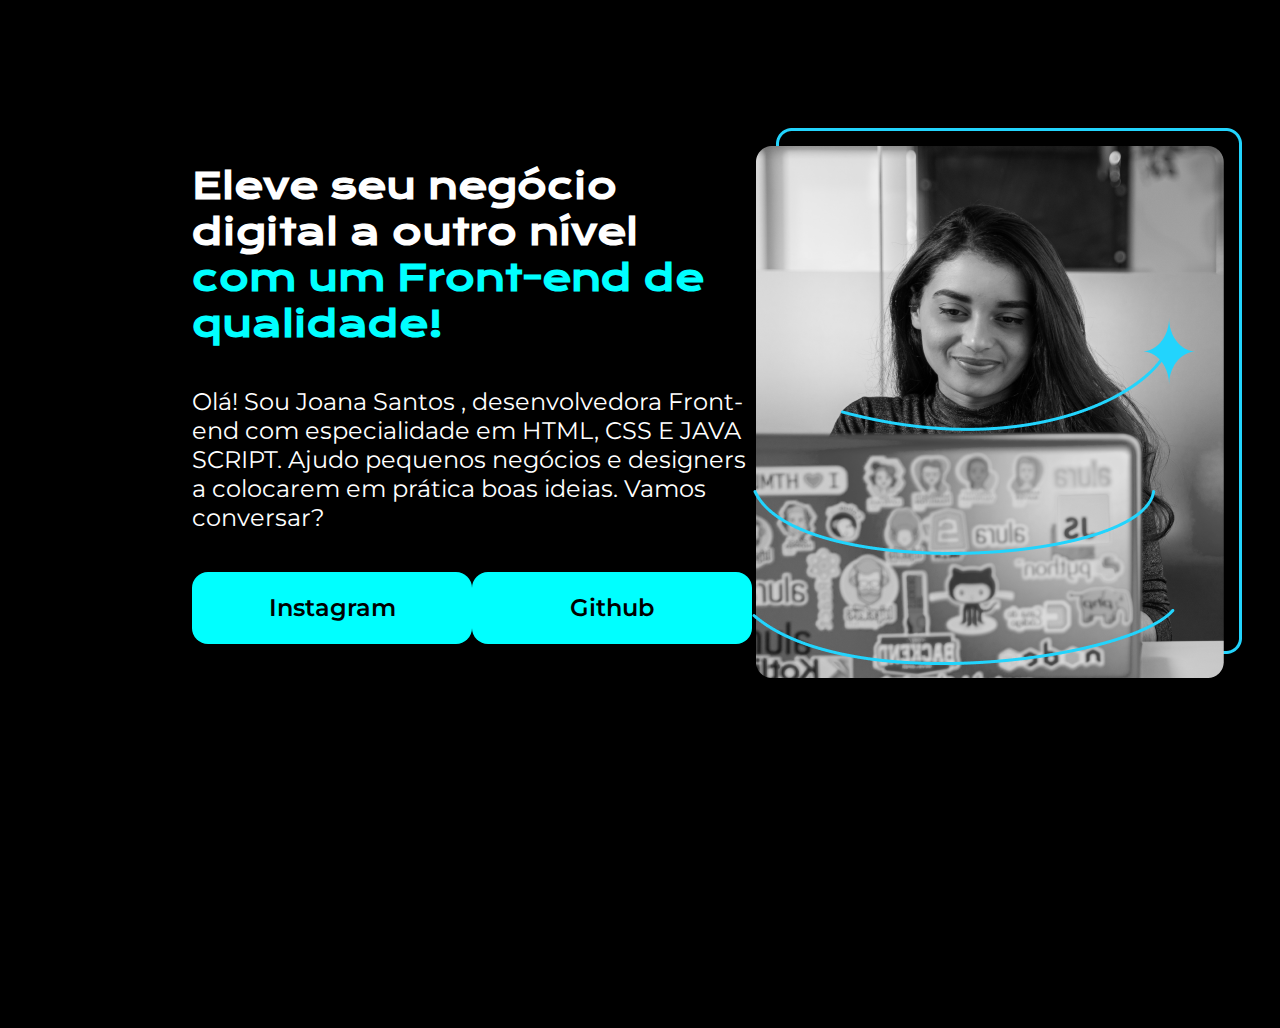
==== index.html @ 21e4ffa4 "first commit" ====
<!DOCTYPE html>
<html lang="en">
<head>
    <meta charset="UTF-8">
    <meta name="viewport" content="width=device-width, initial-scale=1.0">
    <title>Portfolio</title>
    <link rel="stylesheet" href="style.css">
</head>
<body>
    <header></header>
    <main class="apresentacao">
        <section class="apresentacao__conteudo">
            <h1 class="apresentacao__conteudo__titulo">Eleve seu negócio digital a outro nível <strong class="titulo-destaque"> com um Front-end de qualidade!</strong></h1>
            <p class="apresentacao__conteudo__texto">Olá! Sou Joana Santos , desenvolvedora Front-end com especialidade em HTML, CSS E JAVA SCRIPT. Ajudo pequenos negócios e designers a colocarem em prática boas ideias. Vamos conversar?</p>
            <div class="apresentacao__links">
                <a class="apresentacao__links__link" href="https://www.instagram.com/_rodrigues__5" class="botao_instagram">Instagram</a>
                <a class="apresentacao__links__link" href="https://github.com/gabrielrodriguesgithub" class="botao_github">Github</a>
            </div>
        </section>
        <img src="Imagem.png" alt="Selfie de Gabriel Rodrigues">
    </main>
    <footer></footer>
</body>
</html>
---- style.css ----
@import url('https://fonts.googleapis.com/css2?family=Krona+One&family=Montserrat:wght@400;600&display=swap');

*{
    margin: 0;
    padding: 0;
}

body {
    height: 100vh;
    background-color: black;
    color: white;
    box-sizing: border-box;
}

.titulo-destaque {
    color:aqua;
}

.apresentacao {
    display: flex;
    align-items: center;
    justify-content: space-between;
    margin: 10% 15%;
    
}

.apresentacao__conteudo {
    width: 615px;
    display: flex;
    flex-direction: column;
    gap: 40px;
}

.apresentacao__conteudo__titulo {
    font-size: 36px;
    font-family: 'Krona one', sans-serif;
}

.apresentacao__conteudo__texto {
    font-size: 24px;
    font-family: 'Montserrat', sans-serif;
    
}

.apresentacao__links{
    display: flex;
    justify-content: space-between;
}

.apresentacao__links__link {
    background-color: aqua;
    width: 280px;
    text-align: center;
    padding: 21.5px 0px;
    border-radius: 16px;
    font-size: 24px;
    font-weight: 600;
    font-family: 'Montserrat', sans-serif;
    text-decoration: none;
    color: black;
    
    
}
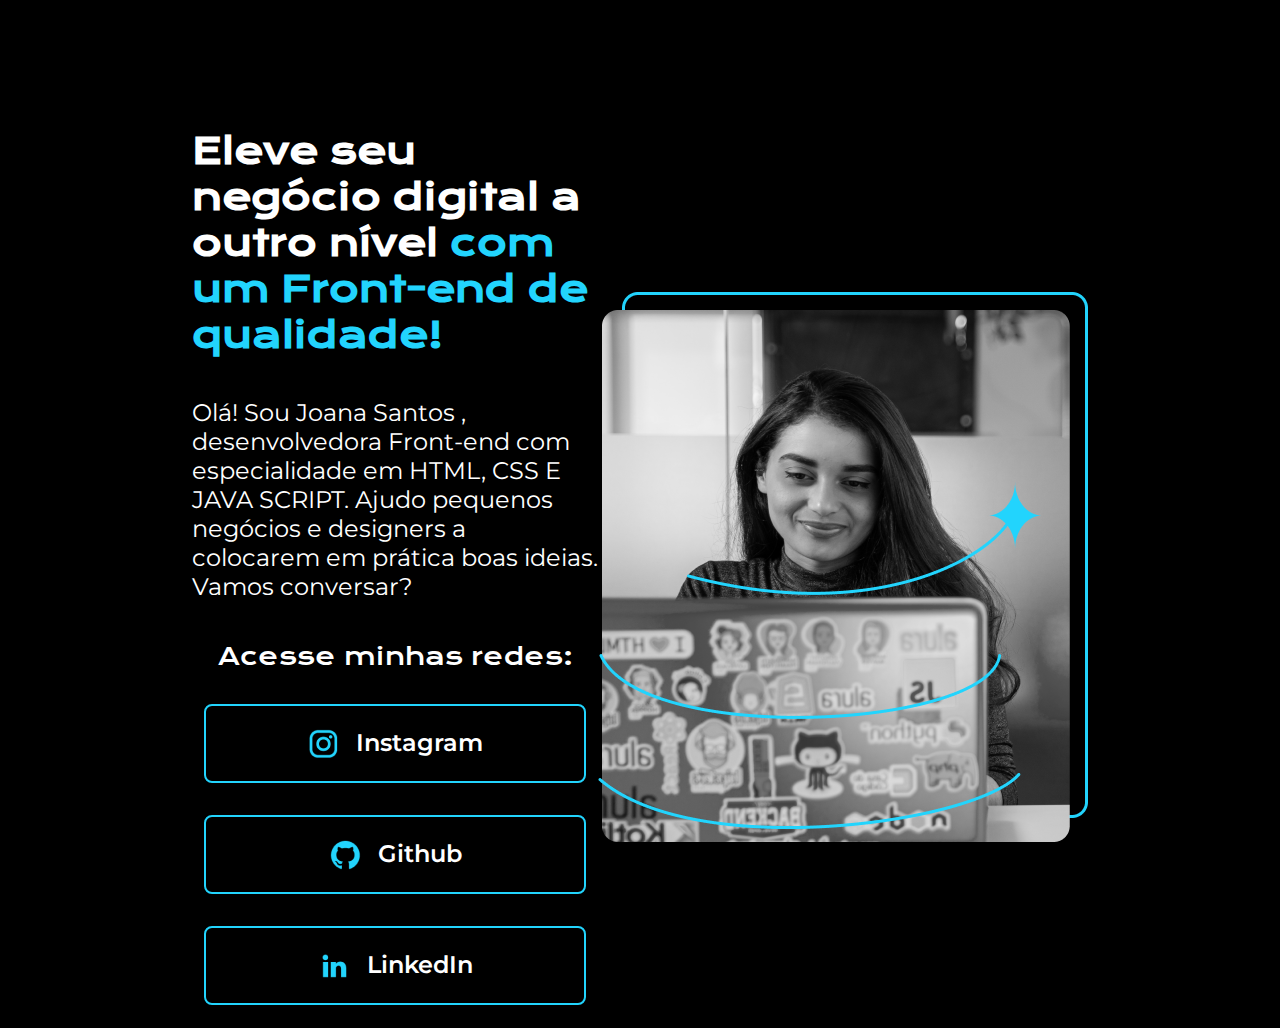
==== commit 414d2b02: "attpag" ====
--- a/index.html
+++ b/index.html
@@ -13,11 +13,13 @@
             <h1 class="apresentacao__conteudo__titulo">Eleve seu negócio digital a outro nível <strong class="titulo-destaque"> com um Front-end de qualidade!</strong></h1>
             <p class="apresentacao__conteudo__texto">Olá! Sou Joana Santos , desenvolvedora Front-end com especialidade em HTML, CSS E JAVA SCRIPT. Ajudo pequenos negócios e designers a colocarem em prática boas ideias. Vamos conversar?</p>
             <div class="apresentacao__links">
-                <a class="apresentacao__links__link" href="https://www.instagram.com/_rodrigues__5" class="botao_instagram">Instagram</a>
-                <a class="apresentacao__links__link" href="https://github.com/gabrielrodriguesgithub" class="botao_github">Github</a>
+                <h2 class="apresentacao__links__titulo">Acesse minhas redes:</h2>
+                <a class="apresentacao__links__link" href="https://www.instagram.com/_rodrigues__5" class="botao_instagram"> <img src="assets/instagram.png" alt=""> Instagram</a>
+                <a class="apresentacao__links__link" href="https://github.com/gabrielrodriguesgithub" class="botao_github"> <img src="assets/github.png" alt=""> Github</a>
+                <a class="apresentacao__links__link" href="https://www.linkedin.com/in/gabriel-rodrigues-vieira-28a7a626b/" class="botao_github"> <img src="assets/linkedin.png" alt=""> LinkedIn</a>
             </div>
         </section>
-        <img src="Imagem.png" alt="Selfie de Gabriel Rodrigues">
+        <img src="assets/Imagem.png" alt="Imagem de Joana Santos programando">
     </main>
     <footer></footer>
 </body>
--- a/style.css
+++ b/style.css
@@ -13,7 +13,7 @@
 }
 
 .titulo-destaque {
-    color:aqua;
+    color:#22D4FD;
 }
 
 .apresentacao {
@@ -44,20 +44,33 @@
 
 .apresentacao__links{
     display: flex;
+    flex-direction: column;
     justify-content: space-between;
+    align-items: center;
+    gap: 32px;
+}
+
+.apresentacao__links__titulo {
+    font-family: 'Krona one', sans-serif;
+    font-weight: 400;
+    font-size: 24px;
 }
 
 .apresentacao__links__link {
-    background-color: aqua;
-    width: 280px;
-    text-align: center;
+    border: 2px solid #22D4FD ;
+    width: 378px;
+    display: flex;
+    justify-content: center;
+    gap: 16px;
     padding: 21.5px 0px;
-    border-radius: 16px;
+    border-radius: 8px;
     font-size: 24px;
     font-weight: 600;
     font-family: 'Montserrat', sans-serif;
     text-decoration: none;
-    color: black;
-    
-    
+    color: white;
+}
+
+.apresentacao__links__link:hover {
+    background-color: #272727;
 }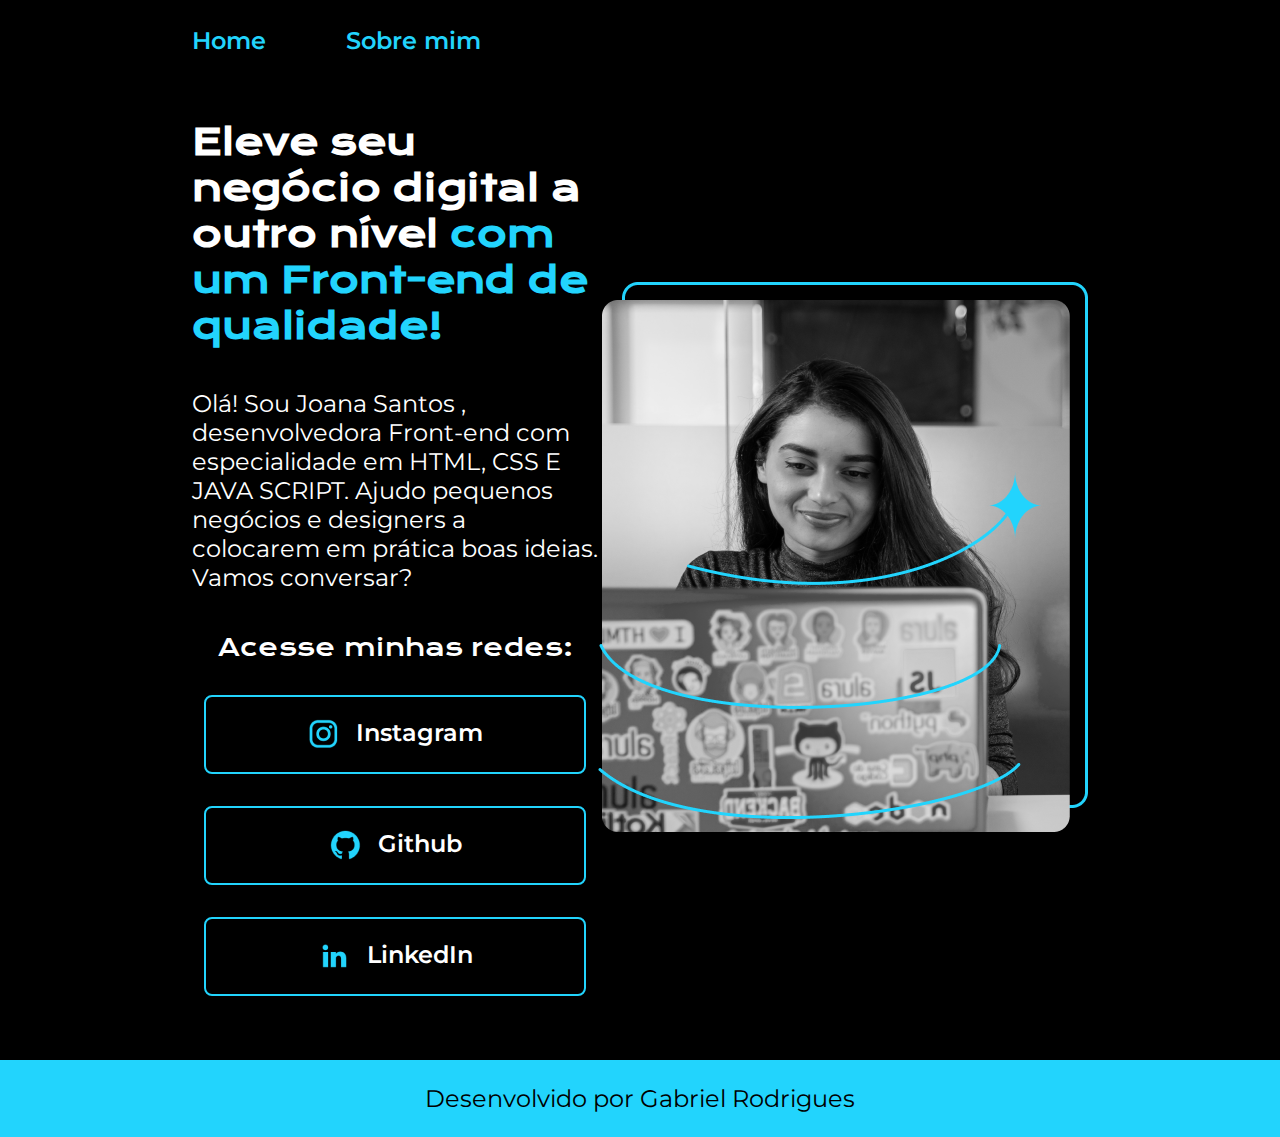
==== commit c685d57d: "about" ====
--- a/index.html
+++ b/index.html
@@ -4,10 +4,15 @@
     <meta charset="UTF-8">
     <meta name="viewport" content="width=device-width, initial-scale=1.0">
     <title>Portfolio</title>
-    <link rel="stylesheet" href="style.css">
+    <link rel="stylesheet" href="styles/style.css">
 </head>
 <body>
-    <header></header>
+    <header class="cabecalho">
+        <nav class="cabecalho__menu">
+            <a class="cabecalho__menu__link" href="index.html">Home</a>
+            <a class="cabecalho__menu__link" href="about.html">Sobre mim</a>
+        </nav>
+    </header>
     <main class="apresentacao">
         <section class="apresentacao__conteudo">
             <h1 class="apresentacao__conteudo__titulo">Eleve seu negócio digital a outro nível <strong class="titulo-destaque"> com um Front-end de qualidade!</strong></h1>
@@ -21,6 +26,8 @@
         </section>
         <img src="assets/Imagem.png" alt="Imagem de Joana Santos programando">
     </main>
-    <footer></footer>
+    <footer class="rodape"> 
+       <p>Desenvolvido por Gabriel Rodrigues</p>
+    </footer>
 </body>
 </html>--- a/styles/style.css
+++ b/styles/style.css
@@ -0,0 +1,102 @@
+@import url('https://fonts.googleapis.com/css2?family=Krona+One&family=Montserrat:wght@400;600&display=swap');
+
+*{
+    margin: 0;
+    padding: 0;
+}
+
+body {
+    /* height: 100vh; */
+    background-color: black;
+    color: white;
+    box-sizing: border-box;
+}
+.cabecalho {
+    padding: 2% 0% 0% 15%;
+}
+
+.cabecalho__menu {
+    display: flex;
+    gap: 80px;
+}
+
+.cabecalho__menu__link {
+    color: #22D4FD;
+    font-size: 24px;
+    font-family: 'Montserrat', sans-serif;
+    font-weight: 600;
+    text-decoration: none;
+}
+
+.apresentacao {
+    display: flex;
+    align-items: center;
+    justify-content: space-between;
+    padding: 5% 15%;
+    
+}
+
+.apresentacao__conteudo {
+    width: 615px;
+    display: flex;
+    flex-direction: column;
+    gap: 40px;
+}
+
+.apresentacao__conteudo__titulo {
+    font-size: 36px;
+    font-family: 'Krona one', sans-serif;
+}
+
+.titulo-destaque {
+    color:#22D4FD;
+}
+
+.apresentacao__conteudo__texto {
+    font-size: 24px;
+    font-family: 'Montserrat', sans-serif;
+    
+}
+
+.apresentacao__links{
+    display: flex;
+    flex-direction: column;
+    justify-content: space-between;
+    align-items: center;
+    gap: 32px;
+}
+
+.apresentacao__links__titulo {
+    font-family: 'Krona one', sans-serif;
+    font-weight: 400;
+    font-size: 24px;
+}
+
+.apresentacao__links__link {
+    border: 2px solid #22D4FD ;
+    width: 378px;
+    display: flex;
+    justify-content: center;
+    gap: 16px;
+    padding: 21.5px 0px;
+    border-radius: 8px;
+    font-size: 24px;
+    font-weight: 600;
+    font-family: 'Montserrat', sans-serif;
+    text-decoration: none;
+    color: white;
+}
+
+.apresentacao__links__link:hover {
+    background-color: #272727;
+}
+
+.rodape {
+    background-color: #22D4FD;
+    font-size: 24px;
+    text-align: center;
+    color: black;
+    padding: 24px;
+    font-family: 'Montserrat', sans-serif; 
+    font-weight: 400;
+}